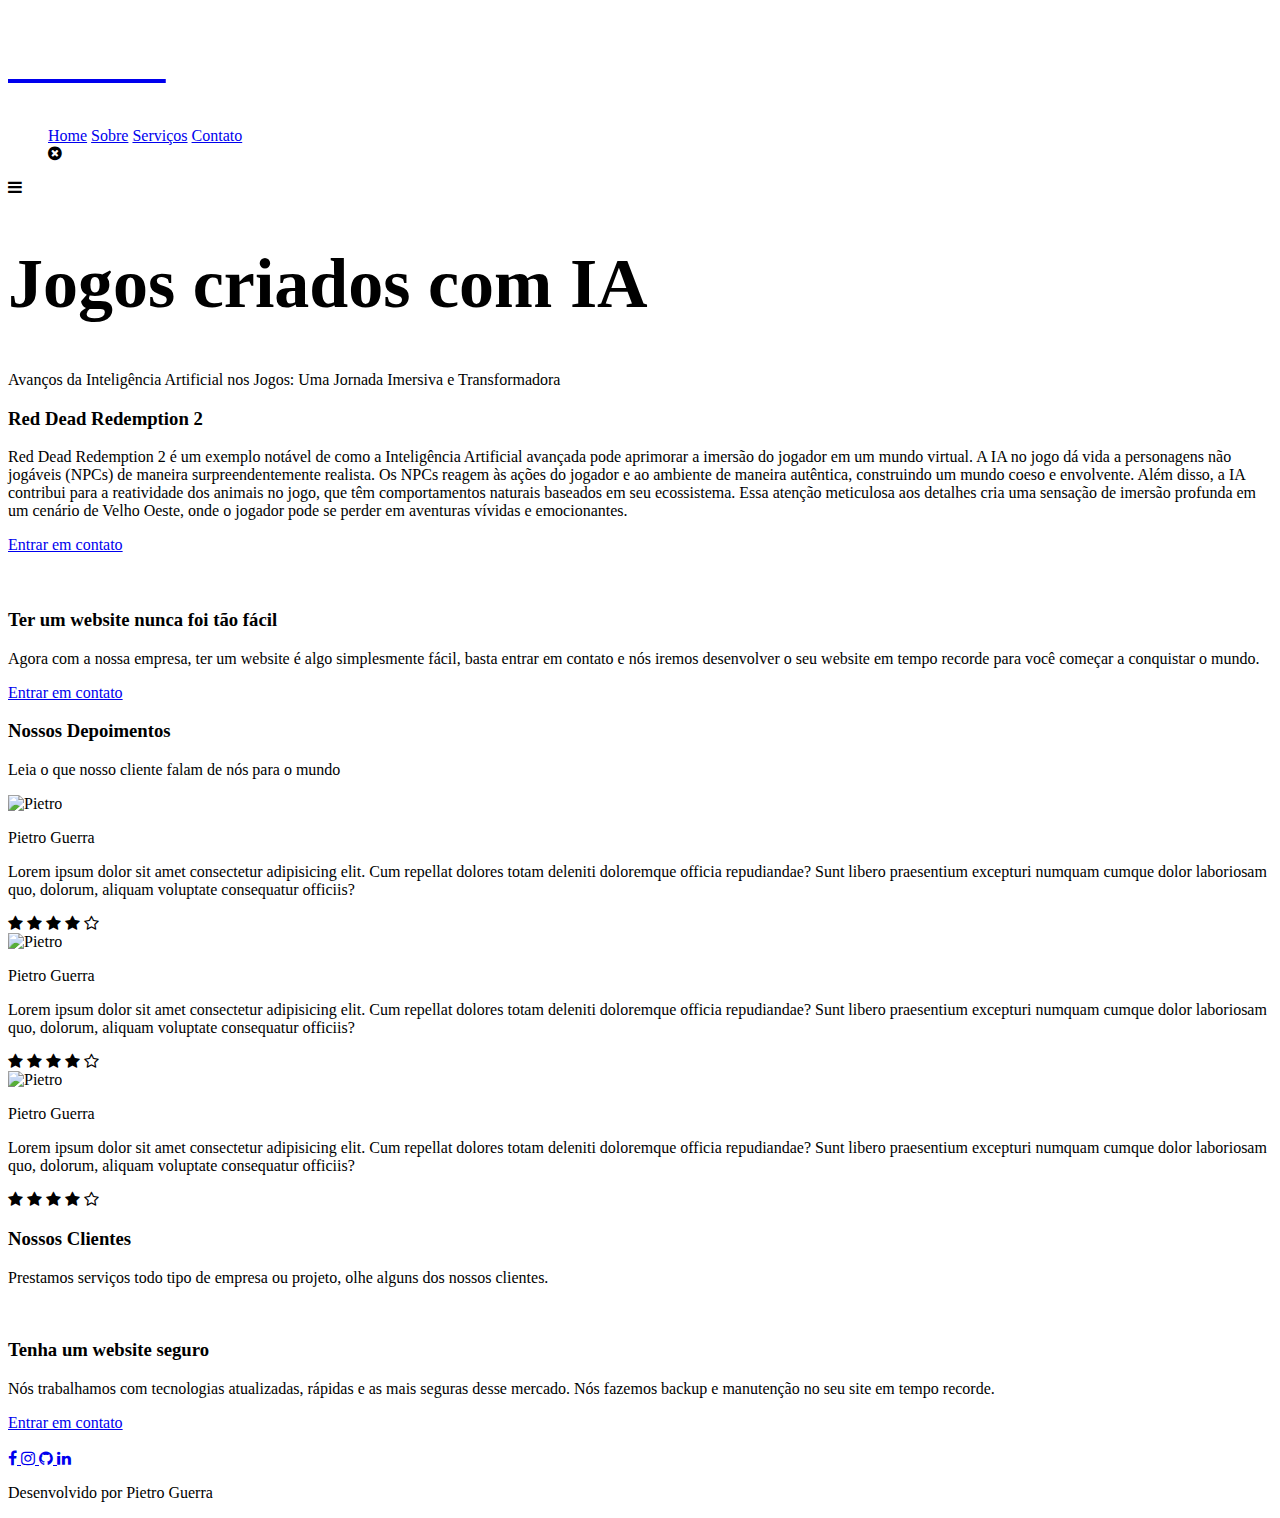
==== index.html @ ea2e4b4b "Add files via upload" ====
<!DOCTYPE html>
<html lang="pt-BR">
<head>
    <meta charset="UTF-8">
    <meta name="viewport" content="width=device-width, initial-scale=1.0">
    <!--Font Awesome-->
    <link rel="stylesheet" href="https://cdnjs.cloudflare.com/ajax/libs/font-awesome/4.7.0/css/font-awesome.css" integrity="sha512-5A8nwdMOWrSz20fDsjczgUidUBR8liPYU+WymTZP1lmY9G6Oc7HlZv156XqnsgNUzTyMefFTcsFH/tnJE/+xBg==" crossorigin="anonymous" referrerpolicy="no-referrer">
    <!--Link css-->
    <link rel="stylesheet" href="css/style.css">
    <title>BitSmart</title>
</head>
<body>
    <!--header-->
    <header style="background-image: url('img/background-home.jpg');">
        <!--container-->
        <div class="container">
            <nav>
                <a href="index.html">
                    <h3 style="color: #fff; font-size: 40px;">BitSmart</h3>
                </a>
                <ul class="ul">
                    <a href="index.html">Home</a>
                    <a href="sobre.html">Sobre</a>
                    <a href="servicos.html">Serviços</a>
                    <a class="btn" href="contato.html">Contato</a>
                    <div class="close-icon" onclick="closeMenu()">
                        <i class="fa fa-times-circle"></i>
                    </div>
                </ul>
                <div class="menu-icon" onclick="openMenu()">
                    <i class="fa fa-bars"></i>
                </div>
            </nav>
            <section class="banner">
                <div class="banner-text">
                    <h1 style="font-size: 70px;">Jogos criados com IA</h1>
                    <p>Avanços da Inteligência Artificial nos Jogos: Uma Jornada Imersiva e Transformadora</p>
                </div>
            </section>
        </div>
        <!--end container-->
    </header>
    <!--end header-->
    <!--faça mais-->
    <section class="faca-mais">
        <!--container-->
        <div class="container">
            <div class="faca-mais-text">
                <h3>Red Dead Redemption 2</h3>
                <p>Red Dead Redemption 2 é um exemplo notável de como a Inteligência Artificial avançada pode aprimorar a imersão do jogador em um mundo virtual. A IA no jogo dá vida a personagens não jogáveis (NPCs) de maneira surpreendentemente realista. Os NPCs reagem às ações do jogador e ao ambiente de maneira autêntica, construindo um mundo coeso e envolvente. Além disso, a IA contribui para a reatividade dos animais no jogo, que têm comportamentos naturais baseados em seu ecossistema. Essa atenção meticulosa aos detalhes cria uma sensação de imersão profunda em um cenário de Velho Oeste, onde o jogador pode se perder em aventuras vívidas e emocionantes.</p>
                <a href="contato.html" class="btn animate-btn">Entrar em contato</a>
            </div>
            <div class="faca-mais-img">
                <img src="img/.png" alt="">
            </div>
        </div>
        <!--end container-->
    </section>
    <!--end faça mais-->
    <!--faça mais 2-->
    <section class="faca-mais">
        <!--container-->
        <div class="container">
            <div class="faca-mais-img">
                <img src="img/img-2.png" alt="">
            </div>
            <div class="faca-mais-text">
                <h3>Ter um website nunca foi tão fácil</h3>
                <p>Agora com a nossa empresa, ter um website é algo simplesmente fácil, basta entrar em contato e nós iremos desenvolver o seu website em tempo recorde para você começar a conquistar o mundo.</p>
                <a href="contato.html" class="btn animate-btn">Entrar em contato</a>
            </div>
        </div>
        <!--end container-->
    </section>
    <!--end faça mais 2-->
    <!--depoimentos-->
    <section class="depoimentos">
        <div class="container">
            <h3>Nossos Depoimentos</h3>
            <p>Leia o que nosso cliente falam de nós para o mundo</p>
            <div class="cards">
                <!--card item 1-->
                <div class="card-item">
                    <img src="img/me.jpg" alt="Pietro">
                    <p class="nome-user">Pietro Guerra</p>
                    <p class="depoimento-user">
                        Lorem ipsum dolor sit amet consectetur adipisicing elit. 
                        Cum repellat dolores totam deleniti doloremque officia repudiandae? 
                        Sunt libero praesentium excepturi numquam cumque dolor laboriosam quo, 
                        dolorum, aliquam voluptate consequatur officiis?
                    </p>
                    <div class="estrelas">
                        <i class="fa fa-star" aria-hidden="true"></i>
                        <i class="fa fa-star" aria-hidden="true"></i>
                        <i class="fa fa-star" aria-hidden="true"></i>
                        <i class="fa fa-star" aria-hidden="true"></i>
                        <i class="fa fa-star-o" aria-hidden="true"></i>
                    </div>
                </div>
                <!--end card item 1-->
                <!--card item 2-->
                <div class="card-item">
                    <img src="img/me.jpg" alt="Pietro">
                    <p class="nome-user">Pietro Guerra</p>
                    <p class="depoimento-user">
                        Lorem ipsum dolor sit amet consectetur adipisicing elit. 
                        Cum repellat dolores totam deleniti doloremque officia repudiandae? 
                        Sunt libero praesentium excepturi numquam cumque dolor laboriosam quo, 
                        dolorum, aliquam voluptate consequatur officiis?
                    </p>
                    <div class="estrelas">
                        <i class="fa fa-star" aria-hidden="true"></i>
                        <i class="fa fa-star" aria-hidden="true"></i>
                        <i class="fa fa-star" aria-hidden="true"></i>
                        <i class="fa fa-star" aria-hidden="true"></i>
                        <i class="fa fa-star-o" aria-hidden="true"></i>
                    </div>
                </div>
                <!--end card item 2-->
                <!--card item 3-->
                <div class="card-item">
                    <img src="img/me.jpg" alt="Pietro">
                    <p class="nome-user">Pietro Guerra</p>
                    <p class="depoimento-user">
                        Lorem ipsum dolor sit amet consectetur adipisicing elit. 
                        Cum repellat dolores totam deleniti doloremque officia repudiandae? 
                        Sunt libero praesentium excepturi numquam cumque dolor laboriosam quo, 
                        dolorum, aliquam voluptate consequatur officiis?
                    </p>
                    <div class="estrelas">
                        <i class="fa fa-star" aria-hidden="true"></i>
                        <i class="fa fa-star" aria-hidden="true"></i>
                        <i class="fa fa-star" aria-hidden="true"></i>
                        <i class="fa fa-star" aria-hidden="true"></i>
                        <i class="fa fa-star-o" aria-hidden="true"></i>
                    </div>
                </div>
                <!--end card item 3-->
            </div>
        </div>
    </section>
    <!--end depoimentos-->
    <!--clientes-->
    <section class="clientes">
        <div class="container">
            <h3>Nossos Clientes</h3>
            <p>Prestamos serviços todo tipo de empresa ou projeto, olhe alguns dos nossos clientes.</p>
            <div>
                <img src="img/apple.png" alt="">
                <img src="img/microsoft.png" alt="">
                <img src="img/slack.png" alt="">
                <img src="img/google.png" alt="">
            </div>
        </div>
    </section>
    <!--end clientes-->
    <!--faça mais-->
    <section class="faca-mais">
        <!--container-->
        <div class="container">
            <div class="faca-mais-text">
                <h3>Tenha um website seguro</h3>
                <p>Nós trabalhamos com tecnologias atualizadas, rápidas e as mais seguras desse mercado. Nós fazemos backup e manutenção no seu site em tempo recorde.</p>
                <a href="contato.html" class="btn animate-btn">Entrar em contato</a>
            </div>
            <div class="faca-mais-img">
                <img src="img/security.png" alt="">
            </div>
        </div>
        <!--end container-->
    </section>
    <!--end faça mais-->

    <!--footer-->
    <footer class="footer">
        <div class="container">
            <div class="links">
                <a href="#"> <i class="fa fa-facebook"></i> </a>
                <a href="#"> <i class="fa fa-instagram"></i> </a>
                <a href="#"> <i class="fa fa-github"></i> </a>
                <a href="#"> <i class="fa fa-linkedin"></i> </a>
            </div>
            <p>Desenvolvido por Pietro Guerra</p>
        </div>
    </footer>
    <!--end footer-->
    <script src="js/main.js"></script>
</body>
</html>
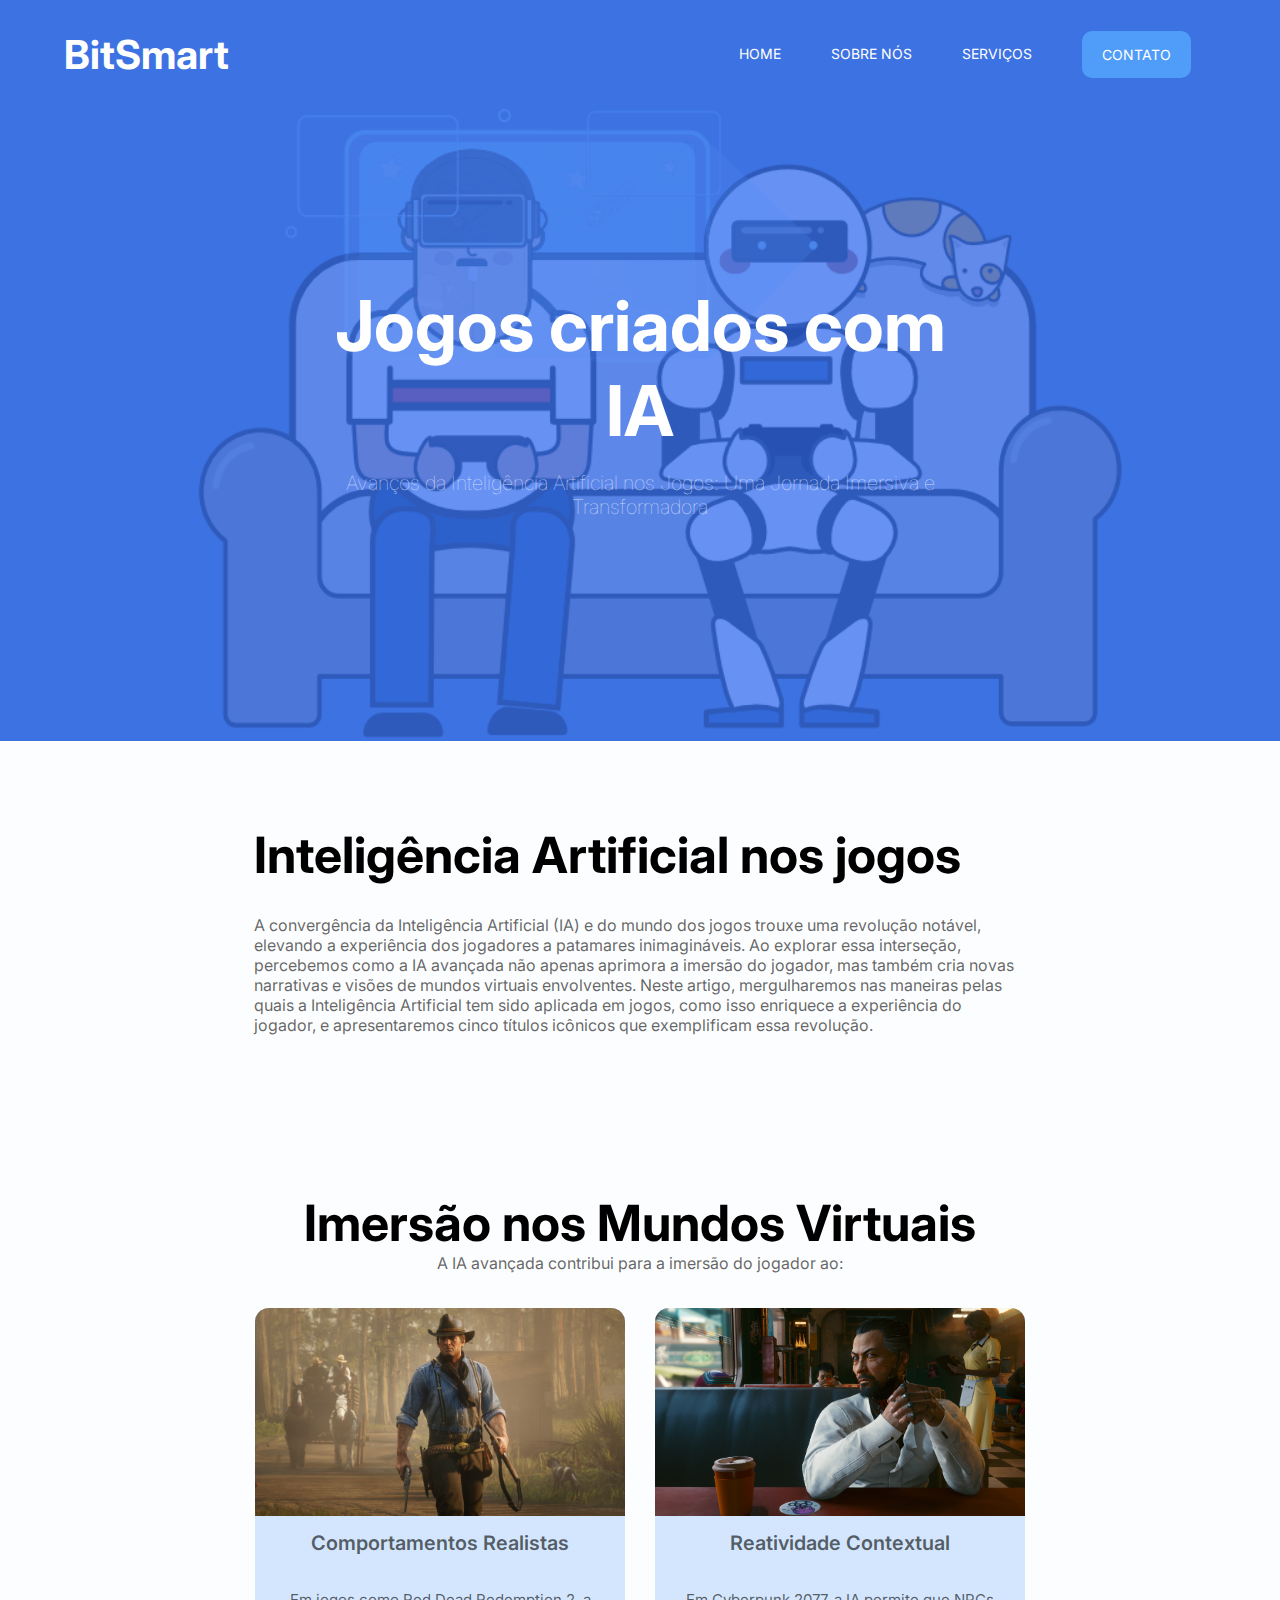
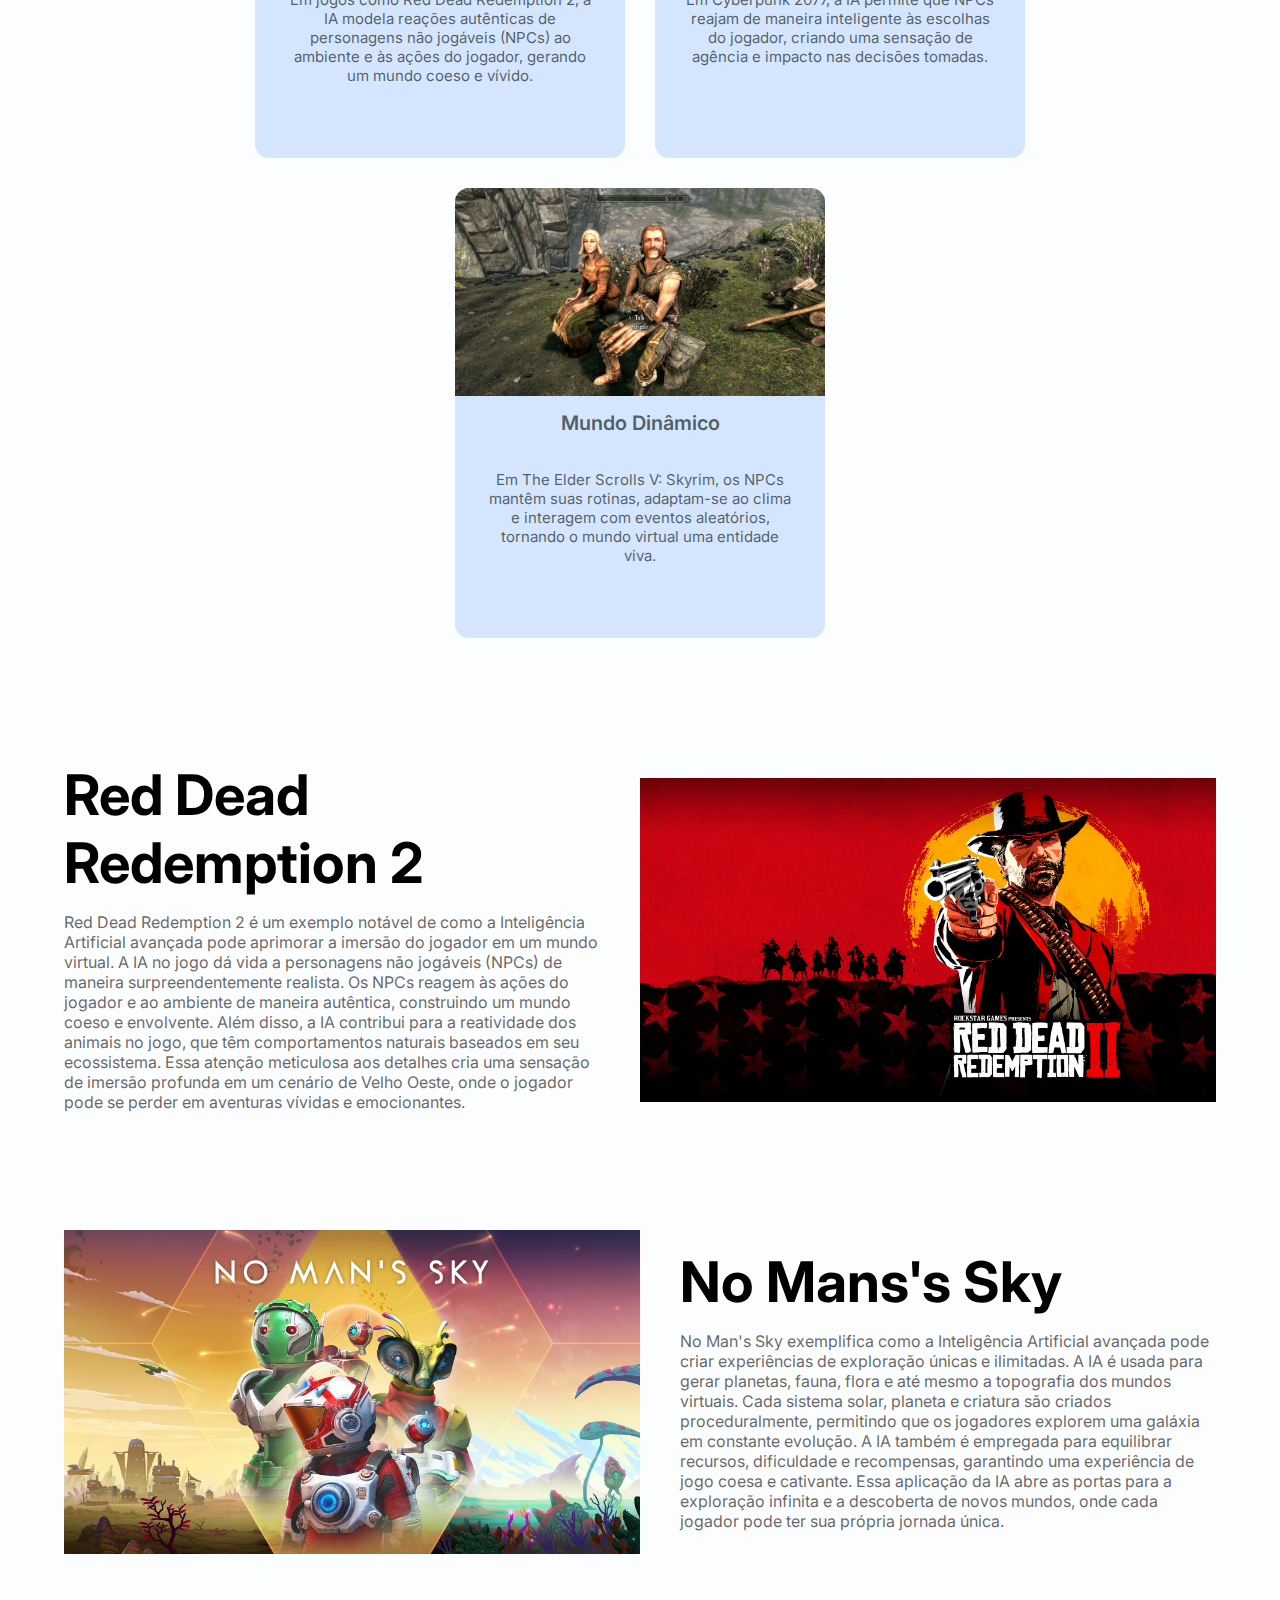
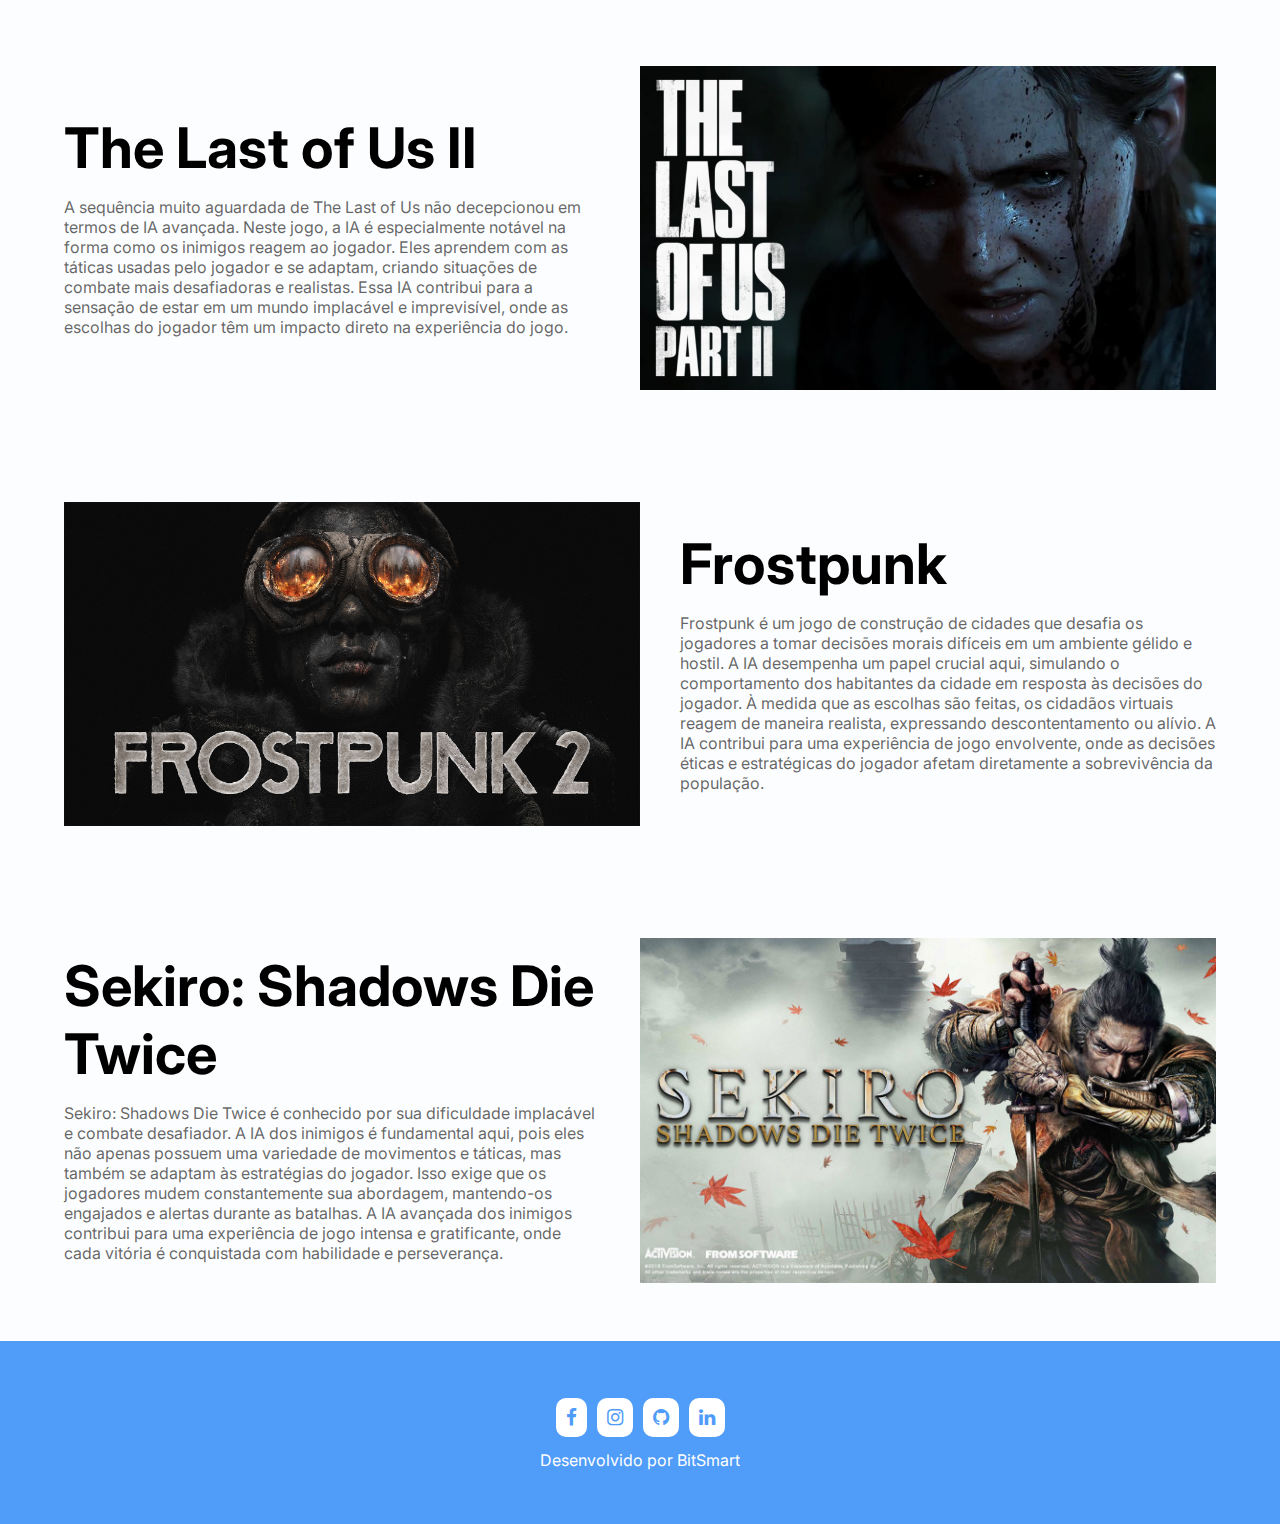
==== commit ce96adb2: "Add files via upload" ====
--- a/index.html
+++ b/index.html
@@ -11,7 +11,7 @@
 </head>
 <body>
     <!--header-->
-    <header style="background-image: url('img/background-home.jpg');">
+    <header style="background-image: url('img/Banner.PNG');">
         <!--container-->
         <div class="container">
             <nav>
@@ -20,7 +20,7 @@
                 </a>
                 <ul class="ul">
                     <a href="index.html">Home</a>
-                    <a href="sobre.html">Sobre</a>
+                    <a href="sobre.html">Sobre Nós</a>
                     <a href="servicos.html">Serviços</a>
                     <a class="btn" href="contato.html">Contato</a>
                     <div class="close-icon" onclick="closeMenu()">
@@ -41,6 +41,65 @@
         <!--end container-->
     </header>
     <!--end header-->
+    
+    <!--introdução-->
+    <section class="games">
+        <!--container-->
+        <div class="container">
+            <div class="games-text">
+                <h3>Inteligência Artificial nos jogos</h3>
+                <p>A convergência da Inteligência Artificial (IA) e do mundo dos jogos trouxe uma revolução notável, elevando a experiência dos jogadores a patamares inimagináveis. Ao explorar essa interseção, percebemos como a IA avançada não apenas aprimora a imersão do jogador, mas também cria novas narrativas e visões de mundos virtuais envolventes. Neste artigo, mergulharemos nas maneiras pelas quais a Inteligência Artificial tem sido aplicada em jogos, como isso enriquece a experiência do jogador, e apresentaremos cinco títulos icônicos que exemplificam essa revolução.</p>
+            </div>
+            <div class="games-img">
+                <img src="https://transobjeto.files.wordpress.com/2019/09/imagem-preferida-mas-ecc81-de-uma-matecc81ria-da-the-economist.jpg?w=584" alt="">
+            </div>
+        </div>
+        <!--end container-->
+    </section>
+    <!--end introdução-->
+
+    <!--imersão-->
+    <section class="depoimentos">
+        <div class="container">
+            <h3>Imersão nos Mundos Virtuais</h3>
+            <p>A IA avançada contribui para a imersão do jogador ao:</p>
+            <div class="cards">
+                <!--card item 1-->
+                <div class="card-item">
+                    <img src="img/RDR-2-Arthur.jpg" alt="Pietro">
+                    <p class="nome-user">Comportamentos Realistas</p>
+                    <p class="depoimento-user">
+                        Em jogos como Red Dead Redemption 2, a IA modela reações autênticas de personagens 
+                        não jogáveis (NPCs) ao ambiente e às ações do jogador, gerando um mundo coeso e vívido.
+                    </p>
+                </div>
+                <!--end card item 1-->
+                <!--card item 2-->
+                <div class="card-item">
+                    <img src="img/Cyberpunk-NPC.jpg" alt="Pietro">
+                    <p class="nome-user">Reatividade Contextual</p>
+                    <p class="depoimento-user">
+                        Em Cyberpunk 2077, a IA permite que NPCs reajam de maneira inteligente às 
+                        escolhas do jogador, criando uma sensação de agência e impacto nas decisões tomadas.
+                    </p>
+                </div>
+                <!--end card item 2-->
+                <!--card item 3-->
+                <div class="card-item">
+                    <img src="img/Skyrim-NPC.jpg" alt="Pietro">
+                    <p class="nome-user">Mundo Dinâmico</p>
+                    <p class="depoimento-user">
+                        Em The Elder Scrolls V: Skyrim, os NPCs 
+                        mantêm suas rotinas, adaptam-se ao clima e interagem com eventos aleatórios, 
+                        tornando o mundo virtual uma entidade viva.
+                    </p>
+                </div>
+                <!--end card item 3-->
+            </div>
+        </div>
+    </section>
+    <!--end imersão-->
+
     <!--faça mais-->
     <section class="faca-mais">
         <!--container-->
@@ -48,10 +107,9 @@
             <div class="faca-mais-text">
                 <h3>Red Dead Redemption 2</h3>
                 <p>Red Dead Redemption 2 é um exemplo notável de como a Inteligência Artificial avançada pode aprimorar a imersão do jogador em um mundo virtual. A IA no jogo dá vida a personagens não jogáveis (NPCs) de maneira surpreendentemente realista. Os NPCs reagem às ações do jogador e ao ambiente de maneira autêntica, construindo um mundo coeso e envolvente. Além disso, a IA contribui para a reatividade dos animais no jogo, que têm comportamentos naturais baseados em seu ecossistema. Essa atenção meticulosa aos detalhes cria uma sensação de imersão profunda em um cenário de Velho Oeste, onde o jogador pode se perder em aventuras vívidas e emocionantes.</p>
-                <a href="contato.html" class="btn animate-btn">Entrar em contato</a>
             </div>
             <div class="faca-mais-img">
-                <img src="img/.png" alt="">
+                <img src="img/RedDeadRedemption2.jpg" alt="">
             </div>
         </div>
         <!--end container-->
@@ -62,114 +120,61 @@
         <!--container-->
         <div class="container">
             <div class="faca-mais-img">
-                <img src="img/img-2.png" alt="">
+                <img src="img/NoMansSky.jpg" alt="">
             </div>
-            <div class="faca-mais-text">
-                <h3>Ter um website nunca foi tão fácil</h3>
-                <p>Agora com a nossa empresa, ter um website é algo simplesmente fácil, basta entrar em contato e nós iremos desenvolver o seu website em tempo recorde para você começar a conquistar o mundo.</p>
-                <a href="contato.html" class="btn animate-btn">Entrar em contato</a>
+            <div class="faca-mais-text right">
+                <h3>No Mans's Sky</h3>
+                <p>No Man's Sky exemplifica como a Inteligência Artificial avançada pode criar experiências de exploração únicas e ilimitadas. A IA é usada para gerar planetas, fauna, flora e até mesmo a topografia dos mundos virtuais. Cada sistema solar, planeta e criatura são criados proceduralmente, permitindo que os jogadores explorem uma galáxia em constante evolução. A IA também é empregada para equilibrar recursos, dificuldade e recompensas, garantindo uma experiência de jogo coesa e cativante. Essa aplicação da IA abre as portas para a exploração infinita e a descoberta de novos mundos, onde cada jogador pode ter sua própria jornada única.</p>
             </div>
         </div>
         <!--end container-->
     </section>
     <!--end faça mais 2-->
-    <!--depoimentos-->
-    <section class="depoimentos">
-        <div class="container">
-            <h3>Nossos Depoimentos</h3>
-            <p>Leia o que nosso cliente falam de nós para o mundo</p>
-            <div class="cards">
-                <!--card item 1-->
-                <div class="card-item">
-                    <img src="img/me.jpg" alt="Pietro">
-                    <p class="nome-user">Pietro Guerra</p>
-                    <p class="depoimento-user">
-                        Lorem ipsum dolor sit amet consectetur adipisicing elit. 
-                        Cum repellat dolores totam deleniti doloremque officia repudiandae? 
-                        Sunt libero praesentium excepturi numquam cumque dolor laboriosam quo, 
-                        dolorum, aliquam voluptate consequatur officiis?
-                    </p>
-                    <div class="estrelas">
-                        <i class="fa fa-star" aria-hidden="true"></i>
-                        <i class="fa fa-star" aria-hidden="true"></i>
-                        <i class="fa fa-star" aria-hidden="true"></i>
-                        <i class="fa fa-star" aria-hidden="true"></i>
-                        <i class="fa fa-star-o" aria-hidden="true"></i>
-                    </div>
-                </div>
-                <!--end card item 1-->
-                <!--card item 2-->
-                <div class="card-item">
-                    <img src="img/me.jpg" alt="Pietro">
-                    <p class="nome-user">Pietro Guerra</p>
-                    <p class="depoimento-user">
-                        Lorem ipsum dolor sit amet consectetur adipisicing elit. 
-                        Cum repellat dolores totam deleniti doloremque officia repudiandae? 
-                        Sunt libero praesentium excepturi numquam cumque dolor laboriosam quo, 
-                        dolorum, aliquam voluptate consequatur officiis?
-                    </p>
-                    <div class="estrelas">
-                        <i class="fa fa-star" aria-hidden="true"></i>
-                        <i class="fa fa-star" aria-hidden="true"></i>
-                        <i class="fa fa-star" aria-hidden="true"></i>
-                        <i class="fa fa-star" aria-hidden="true"></i>
-                        <i class="fa fa-star-o" aria-hidden="true"></i>
-                    </div>
-                </div>
-                <!--end card item 2-->
-                <!--card item 3-->
-                <div class="card-item">
-                    <img src="img/me.jpg" alt="Pietro">
-                    <p class="nome-user">Pietro Guerra</p>
-                    <p class="depoimento-user">
-                        Lorem ipsum dolor sit amet consectetur adipisicing elit. 
-                        Cum repellat dolores totam deleniti doloremque officia repudiandae? 
-                        Sunt libero praesentium excepturi numquam cumque dolor laboriosam quo, 
-                        dolorum, aliquam voluptate consequatur officiis?
-                    </p>
-                    <div class="estrelas">
-                        <i class="fa fa-star" aria-hidden="true"></i>
-                        <i class="fa fa-star" aria-hidden="true"></i>
-                        <i class="fa fa-star" aria-hidden="true"></i>
-                        <i class="fa fa-star" aria-hidden="true"></i>
-                        <i class="fa fa-star-o" aria-hidden="true"></i>
-                    </div>
-                </div>
-                <!--end card item 3-->
-            </div>
-        </div>
-    </section>
-    <!--end depoimentos-->
-    <!--clientes-->
-    <section class="clientes">
-        <div class="container">
-            <h3>Nossos Clientes</h3>
-            <p>Prestamos serviços todo tipo de empresa ou projeto, olhe alguns dos nossos clientes.</p>
-            <div>
-                <img src="img/apple.png" alt="">
-                <img src="img/microsoft.png" alt="">
-                <img src="img/slack.png" alt="">
-                <img src="img/google.png" alt="">
-            </div>
-        </div>
-    </section>
-    <!--end clientes-->
-    <!--faça mais-->
+    <!--faça mais 3-->
     <section class="faca-mais">
         <!--container-->
         <div class="container">
             <div class="faca-mais-text">
-                <h3>Tenha um website seguro</h3>
-                <p>Nós trabalhamos com tecnologias atualizadas, rápidas e as mais seguras desse mercado. Nós fazemos backup e manutenção no seu site em tempo recorde.</p>
-                <a href="contato.html" class="btn animate-btn">Entrar em contato</a>
+                <h3>The Last of Us II</h3>
+                <p>A sequência muito aguardada de The Last of Us não decepcionou em termos de IA avançada. Neste jogo, a IA é especialmente notável na forma como os inimigos reagem ao jogador. Eles aprendem com as táticas usadas pelo jogador e se adaptam, criando situações de combate mais desafiadoras e realistas. Essa IA contribui para a sensação de estar em um mundo implacável e imprevisível, onde as escolhas do jogador têm um impacto direto na experiência do jogo.</p>
             </div>
             <div class="faca-mais-img">
-                <img src="img/security.png" alt="">
+                <img src="img/the-last-of-us-2-capa.jpg" alt="">
             </div>
         </div>
         <!--end container-->
     </section>
-    <!--end faça mais-->
+    <!--end faça mais 3-->
+    <!--faça mais 4-->
+    <section class="faca-mais">
+        <!--container-->
+        <div class="container">
+            <div class="faca-mais-img">
+                <img src="img/Frostpunk2.jpg" alt="">
+            </div>
+            <div class="faca-mais-text right">
+                <h3>Frostpunk</h3>
+                <p>Frostpunk é um jogo de construção de cidades que desafia os jogadores a tomar decisões morais difíceis em um ambiente gélido e hostil. A IA desempenha um papel crucial aqui, simulando o comportamento dos habitantes da cidade em resposta às decisões do jogador. À medida que as escolhas são feitas, os cidadãos virtuais reagem de maneira realista, expressando descontentamento ou alívio. A IA contribui para uma experiência de jogo envolvente, onde as decisões éticas e estratégicas do jogador afetam diretamente a sobrevivência da população.</p>
+            </div>
+        </div>
+        <!--end container-->
+    </section>
+    <!--end faça mais 4-->
+    <!--faça mais 5-->
+    <section class="faca-mais">
+        <!--container-->
+        <div class="container">
+            <div class="faca-mais-text">
+                <h3>Sekiro: Shadows Die Twice</h3>
+                <p>Sekiro: Shadows Die Twice é conhecido por sua dificuldade implacável e combate desafiador. A IA dos inimigos é fundamental aqui, pois eles não apenas possuem uma variedade de movimentos e táticas, mas também se adaptam às estratégias do jogador. Isso exige que os jogadores mudem constantemente sua abordagem, mantendo-os engajados e alertas durante as batalhas. A IA avançada dos inimigos contribui para uma experiência de jogo intensa e gratificante, onde cada vitória é conquistada com habilidade e perseverança.</p>
+            </div>
+            <div class="faca-mais-img">
+                <img src="img/Sekiro-Shadows-Die-Twice-.jpg" alt="">
+            </div>
+        </div>
+        <!--end container-->
+    </section>
+    <!--end faça mais 5-->
 
     <!--footer-->
     <footer class="footer">
@@ -180,7 +185,7 @@
                 <a href="#"> <i class="fa fa-github"></i> </a>
                 <a href="#"> <i class="fa fa-linkedin"></i> </a>
             </div>
-            <p>Desenvolvido por Pietro Guerra</p>
+            <p>Desenvolvido por BitSmart</p>
         </div>
     </footer>
     <!--end footer-->
--- a/css/style.css
+++ b/css/style.css
@@ -0,0 +1,611 @@
+@import url('https://fonts.googleapis.com/css2?family=Alegreya+SC&family=Inter:wght@300;400;500;600;700&display=swap');
+
+* {
+    margin: 0;
+    padding: 0;
+    box-sizing: border-box;
+    text-decoration: none;
+    outline: none;
+    font-family: 'Inter', sans-serif;
+}
+
+body {
+    background-color: #f1f6fc31;
+}
+
+section, footer {
+    padding: 54px 0;
+}
+
+h3 {
+    font-size: 50px;
+}
+
+p {
+    color: #0000009c;
+}
+
+.container {
+    max-width: 1400px;
+    margin: 0 auto;
+    padding: 0 5%;
+}
+
+.btn {
+    background-color: #4f9cf9;
+    color: white;
+    padding: 15px 20px;
+    border-radius: 10px;
+    cursor: pointer;
+    display: inline-block;
+    transition: 0.1s;
+}
+
+.btn:hover {
+    background-color: #3480db;
+}
+
+@keyframes animation-outline {
+    from{
+        outline: 0px solid #4f9bf98a;
+    }
+    to{
+        outline: 0px solid #4f9bf900;
+    }
+}
+
+header {
+    background-position: center;
+    background-size: cover;
+    background-attachment: fixed;
+}
+
+nav {
+    display: flex;
+    align-items: center;
+    justify-content: space-between;
+    padding-top: 30px;
+}
+
+nav ul {
+    display: flex;
+    align-items: center;
+}
+
+nav ul a {
+    color: white;
+    margin: 0 25px;
+    text-transform: uppercase;
+    font-size: 14px;
+    display: block;
+}
+
+nav ul a:not(.btn)::after {
+    content: "";
+    background-color: #4f9cf9;
+    height: 3px;
+    width: 0%;
+    display: block;
+    margin: 0 auto;
+    transition: 0.3s;
+}
+
+nav ul a:hover::after {
+    width: 100%;
+}
+
+/* Menu Mobile */
+
+nav .menu-icon {
+    cursor: pointer;
+    font-size: 25px;
+    color: white;
+    display: none;
+}
+
+nav .close-icon {
+    display: none;
+    font-size: 30px;
+    color: white;
+}
+
+.banner {
+    display: flex;
+    justify-content: center;
+}
+
+.banner .banner-text {
+    margin: 150px;
+    text-align: center;
+    padding: 0 90px;
+}
+
+.banner .banner-text h1 {
+    font-size: 96px;
+    color: white;
+}
+
+.banner .banner-text p {
+    font-size: 20px;
+    color: #ffffffb7;
+    font-weight: lighter;
+    margin: 18px 0;
+}
+
+/* Faça Mais */
+
+.faca-mais .container {
+    display: flex;
+    align-items: center;
+}
+
+.faca-mais .faca-mais-text {
+    width: 50%;
+    padding: 0 40px 0 0;
+}
+
+.faca-mais .right {
+    padding: 0 0px 0 40px;
+}
+
+.faca-mais .faca-mais-text h3 {
+    font-size: 56px;
+}
+
+.faca-mais .faca-mais-text p {
+    margin: 15px 0 10px 0;
+}
+
+.faca-mais .faca-mais-img {
+    width: 50%;
+}
+
+.faca-mais .faca-mais-img img {
+    width: 100%;
+}
+
+/* Games AI */
+
+.games .container {
+    width: 75%;
+    align-items: center;
+}
+
+.games .games-text {
+    margin: 30px;
+}
+
+.games .games-text h3 {
+    padding: 0 0 30px 0;
+}
+
+.games .games-img {
+    width: 100%;
+    text-align: center;
+}
+
+.games .games-img img {
+    width: 80%;
+}
+
+.depoimentos h3 {
+    text-align: center;
+}
+
+.depoimentos p {
+    margin-bottom: 20px;
+    text-align: center;
+}
+
+.cards {
+    display: flex;
+    justify-content: center;
+    flex-wrap: wrap;
+}
+
+.depoimentos .card-item {
+    background-color: #d3e6fd;
+    margin: 15px;
+    border-radius: 14px;
+    text-align: center;
+    width: 370px;
+    height: 50vh;
+    transition: 0.3s;
+}
+
+.depoimentos .card-item img {
+    border-radius: 14px 14px 0 0;
+    width: 370px;
+    display: block;
+    margin: 0 auto;
+}
+
+.depoimentos .card-item .nome-user {
+    font-weight: 600;
+    font-size: 20px;
+    margin: 15px 0 15px 0;
+    transition: 0.3s;
+}
+
+.depoimentos .card-item .depoimento-user {
+    font-size: 15px;
+    margin: 35px 0 10px 0;
+    padding: 0 30px;
+    transition: 0.3s;
+}
+
+.depoimentos .card-item .estrelas {
+    margin: 15px; 
+    border-top: 2px solid #71767a23;
+}
+
+.depoimentos .card-item .estrelas i {
+    color: #4f9cf9;
+    margin-top: 15px;
+    font-size: 20px;
+    transition: 0.3s;
+}
+
+.depoimentos .card-item:hover {
+    background-color: #4f9cf9;
+    margin-top: -5px;
+}
+
+.depoimentos .card-item:hover .nome-user,
+.depoimentos .card-item:hover .depoimento-user,
+.depoimentos .card-item:hover .estrelas i{
+    color: white;
+}
+
+/* Clientes */
+.clientes h3,
+.clientes p {
+    text-align: center;
+}
+
+.clientes .container div {
+    display: flex;
+    align-items: center;
+    justify-content: space-around;
+    flex-wrap: wrap;
+}
+/* End Clientes */
+
+/* Footer */
+.footer {
+    background-color: #4f9cf9;
+    text-align: center;
+}
+
+.footer i {
+    color: #4f9cf9;
+    font-size: 19px;
+    background-color: white;
+    padding: 10px;
+    margin: 3px;
+    border-radius: 10px;
+    transition: 0.3s;
+}
+
+.footer p {
+    margin-top: 10px;
+    color: white;
+}
+
+.footer i:hover {
+    background-color: #4f9cf9;
+    color: white;
+}
+/* End Footer */
+
+/* Página Sobre */
+
+.sobre h3 {
+    text-align: center;
+    margin-bottom: 50px;
+}
+
+.sobre p {
+    margin-bottom: 20px;
+    text-align: center;
+}
+
+.card-sobre {
+    display: flex;
+    justify-content: center;
+    flex-wrap: wrap;
+}
+
+.sobre .card-item-sobre {
+    background-color: #d3e6fd;
+    margin: 15px;
+    text-align: center;
+    width: 45%;
+    transition: 0.3s;
+}
+
+.sobre .card-item-sobre img {
+    width: 100%;
+    display: block;
+    margin: 0 auto;
+}
+
+.sobre .card-item-sobre .nome-sobre {
+    font-weight: 600;
+    font-size: 20px;
+    margin: 15px 0 15px 0;
+    transition: 0.3s;
+}
+
+.sobre .card-item-sobre .sobre-text {
+    font-size: 15px;
+    margin: 35px 0 10px 0;
+    padding: 0 30px;
+    transition: 0.3s;
+}
+
+.sobre .card-item-sobre:hover {
+    background-color: #4f9cf9;
+    margin-top: -5px;
+}
+
+.sobre .card-item-sobre:hover .nome-sobre,
+.sobre .card-item-sobre:hover .sobre-text {
+    color: white;
+}
+
+/* End Página Sobre */
+
+/* Página Serviços */
+.servicos h3 {
+    text-align: center;
+}
+
+.servicos .container > p {
+    text-align: center;
+}
+
+.servicos .rows-cards {
+    display: flex;
+    justify-content: center;
+    margin-top: 20px;
+    flex-wrap: wrap;
+}
+
+.servicos .row-card-item {
+    background-color: #d3e6fd;
+    width: 350px;
+    padding: 20px;
+    border-radius: 14px;
+    margin: 20px;
+    transition: 0.3s;
+}
+
+.servicos .row-card-item:hover {
+    background-color: #4f9cf9;
+}
+
+.servicos .row-card-item:hover p {
+    color: white;
+}
+
+.servicos .row-card-item img {
+    background-color: #4f9cf9;
+    border-radius: 14px;
+    width: 70px;
+    padding: 9px;
+}
+
+.servicos .row-card-item p.nome-servico {
+    margin: 5px 0;
+    transition: 0.3s;
+}
+
+.servicos .row-card-item p.descricao-servico {
+    transition: 0.3s;
+}
+
+/* Dados */
+.dados {
+    background-color: #d3e6fd;
+}
+
+.dados .container {
+    display: flex;
+    justify-content: center;
+    flex-wrap: wrap;
+}
+
+.dados .dados-item {
+    text-align: center;
+    margin: 15px;
+    color: #000000be;
+}
+
+.dados .dados-item img {
+    background-color: #4f9cf9;
+    border-radius: 14px;
+    padding: 10px;
+    margin-bottom: 15px;
+    width: 80px;
+}
+
+.dados .dados-item p {
+    font-size: 18px;
+}
+
+.dados .dados-item p strong {
+    font-size: 28px;
+}
+/* End Página Serviços */
+
+/* Página de Contato*/
+.contato-info {
+    display: flex;
+    justify-content: space-between;
+    margin-top: 50px;
+}
+
+.contato-info .left-side {
+    width: 50%;
+    padding: 30px;
+    background-color: #4f9cf9;
+    border-radius: 14px;
+    margin-right: 50px;
+    height: fit-content;
+}
+
+.contato-info .left-side div {
+    display: flex;
+    align-items: center;
+    margin-bottom: 10px;
+}
+
+.contato-info .left-side div i {
+    font-size: 24px;
+    margin-right: 20px;
+    color: white;
+}
+
+.contato-info .left-side p {
+    font-size: 17px;
+    color: white;
+}
+
+.contato-info .right-side {
+    width: 50%; 
+}
+
+.contato-info .right-side input {
+    display: block;
+    width: 100%;
+    margin-bottom: 10px;
+    height: 47px;
+    padding: 15px;
+    border-radius: 9px;
+    transition: 0.3s;
+    border: 1px solid #959595;
+    color: #212121;
+    font-weight: lighter; 
+}
+
+.contato-info .right-side input:focus,
+.contato-info .right-side textarea:focus {
+    border-color: #4f9cf9;
+}
+
+.contato-info .right-side textarea {
+    border: 1px solid #959595;
+    color: #212121;
+    border-radius: 9px;
+    margin-bottom: 10px;
+    padding: 15px;
+    width: 100%;
+    transition: 0.3s;
+    resize: none;
+}
+
+.contato-info .right-side button {
+    border: none;
+}
+/* End Página de Contato*/
+
+@media screen and (max-width: 830px) {                                                                             
+    /* Menu Mobile */
+    .ul {
+        position: fixed;
+        top: 0;
+        left: 0;
+        background: #184b88;
+        width: 100%;
+        height: 100%;
+        flex-direction: column;
+        align-items: center;
+        justify-content: center;
+        clip-path: circle(0% at 100% 0);
+        transition: 0.7s;
+    }
+
+    .ul.open {
+        clip-path: circle(141.4% at 100% 0);
+    }
+
+    .ul a {
+        margin: 10px 0;
+        font-size: 16px;
+    }
+
+    nav .menu-icon {
+        display: block;
+    }
+
+    nav .close-icon {
+        display: block;
+        position: absolute;
+        top: 46px;
+        right: 35px;
+        cursor: pointer;
+    }
+
+    /* Página Home Responsivo */
+    .faca-mais .faca-mais-text {
+        margin-top: 10px;
+        padding: 0 20px;
+        order: 1;
+    }
+
+    .faca-mais .container {
+        flex-direction: column;
+    }
+
+    .faca-mais .faca-mais-text h3 {
+        font-size: 48px;
+    }
+
+    .faca-mais .faca-mais-text,
+    .faca-mais .faca-mais-img {
+        width: 100%;
+    }
+
+    /* Banner Responsivo */
+    .banner .banner-text {
+        padding: 0;
+        margin: 80px;
+    }
+
+    .banner .banner-text h1 {
+        font-size: 80px;
+    }
+
+    .banner .banner-text p {
+        font-size: 15px;
+    }
+
+    .depoimentos .card-item {
+        width: 100%;
+    }
+
+    /* Página Sobre Responsivo*/
+    .sobre .container {
+        flex-direction: column-reverse;
+    }
+
+    .sobre .sobre-img,
+    .sobre .sobre-text {
+        width: 100%;
+    }
+
+    .sobre .sobre-text {
+        margin-top: 40px;
+    }
+
+    /* Página Contato Responsivo */
+    .contato .contato-info {
+        flex-direction: column-reverse;
+    }
+
+    .contato-info .right-side,
+    .contato-info .left-side {
+        width: 100%;
+    }
+}